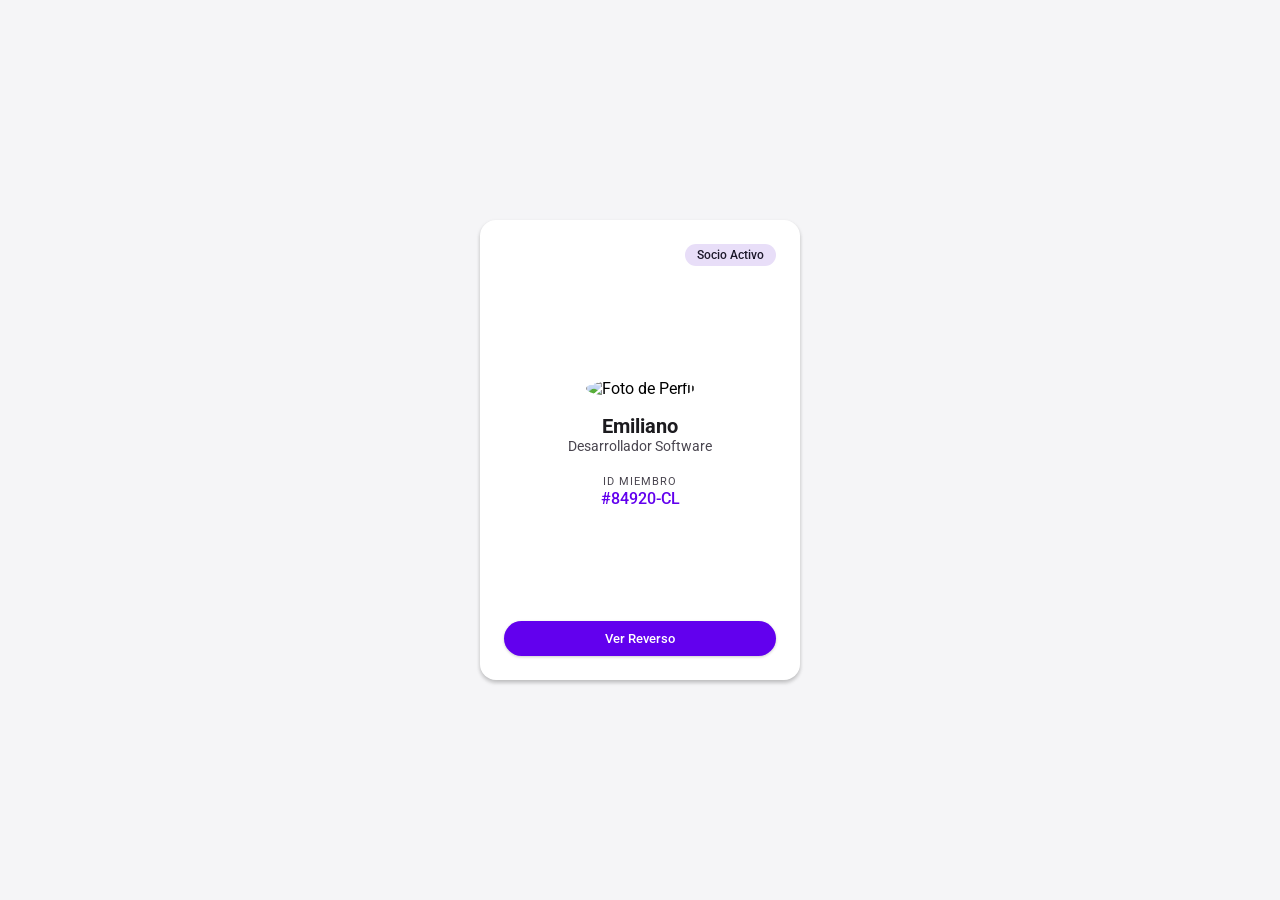
==== index.html @ cf73e82b "primeros trabajos" ====
<!DOCTYPE html>
<html lang="es">
<head>
    <meta charset="UTF-8">
    <meta name="viewport" content="width=device-width, initial-scale=1.0">
    <title>Tarjeta de Identificación Personal</title>
    <link rel="preconnect" href="https://fonts.googleapis.com">
    <link rel="preconnect" href="https://fonts.gstatic.com" crossorigin>
    <link href="https://fonts.googleapis.com/css2?family=Roboto:wght@400;500;700&display=swap" rel="stylesheet">
    <link rel="stylesheet" href="style.css">
</head>
<body>

    <main class="container">
        <div class="card-container" id="cardContainer">
            <div class="card card-front">
                <div class="card-header">
                    <span class="badge">Socio Activo</span>
                </div>
                <div class="card-body">
                    <div class="avatar-wrapper">
                        <img src="https://via.placeholder.com/90" alt="Foto de Perfil" id="userAvatar">
                    </div>
                    <h2 class="user-name" id="userName">Emiliano</h2>
                    <p class="user-role" id="userRole">Desarrollador Software</p>
                    <div class="card-info">
                        <small>ID MIEMBRO</small>
                        <p id="userId">#84920-CL</p>
                    </div>
                </div>
                <div class="card-footer">
                    <button class="btn-md ripple" id="btnFlip">Ver Reverso</button>
                </div>
            </div>

            <div class="card card-back">
                <div class="card-header">
                    <h3>Verificación</h3>
                </div>
                <div class="card-body qr-section">
                    <img src="https://api.qrserver.com/v1/create-qr-code/?size=120x120&data=84920-CL" alt="Código QR">
                    <p class="qr-desc">Escanear para validar credencial</p>
                </div>
                <div class="card-footer">
                    <button class="btn-md ripple" id="btnFlipBack">Volver al Frente</button>
                </div>
            </div>
        </div>
    </main>

    <script src="script.js"></script>
</body>
</html>
---- style.css ----
/* VARIABLES Y TEMA MATERIAL DESIGN */
:root {
    --md-sys-color-primary: #6200ee;
    --md-sys-color-surface: #ffffff;
    --md-sys-color-background: #f5f5f7;
    --md-sys-color-text: #1c1b1f;
    --md-sys-color-subtext: #49454f;
    --md-elevation-1: 0px 2px 4px rgba(0, 0, 0, 0.14), 0px 3px 4px rgba(0, 0, 0, 0.12);
    --md-elevation-3: 0px 5px 5px -3px rgba(0,0,0,0.2), 0px 8px 10px 1px rgba(0,0,0,0.14), 0px 3px 14px 2px rgba(0,0,0,0.12);
    --radius-large: 16px;
    --transition-speed: 0.6s;
}

* {
    box-sizing: border-box;
    margin: 0;
    padding: 0;
    font-family: 'Roboto', sans-serif;
}

body {
    background-color: var(--md-sys-color-background);
    display: flex;
    justify-content: center;
    align-items: center;
    min-height: 100vh;
}

/* ESTRUCTURA Y PERSPECTIVA 3D */
.container {
    perspective: 1000px;
}

.card-container {
    width: 320px;
    height: 460px;
    position: relative;
    transform-style: preserve-3d;
    transition: transform var(--transition-speed) cubic-bezier(0.4, 0, 0.2, 1);
}

.card-container.flipped {
    transform: rotateY(180deg);
}

/* ESTILO BASE DE LAS CARAS */
.card {
    position: absolute;
    width: 100%;
    height: 100%;
    background-color: var(--md-sys-color-surface);
    border-radius: var(--radius-large);
    box-shadow: var(--md-elevation-1);
    backface-visibility: hidden;
    display: flex;
    flex-direction: column;
    justify-content: space-between;
    padding: 24px;
    transition: box-shadow 0.3s ease;
}

.card:hover {
    box-shadow: var(--md-elevation-3);
}

/* CARA FRONTAL Y TRASERA */
.card-front {
    z-index: 2;
}

.card-back {
    transform: rotateY(180deg);
    text-align: center;
}

/* ELEMENTOS MATERIAL */
.card-header {
    display: flex;
    justify-content: flex-end;
}

.badge {
    background-color: #e8def8;
    color: #1d192b;
    font-size: 0.75rem;
    font-weight: 500;
    padding: 4px 12px;
    border-radius: 100px;
}

.card-body {
    display: flex;
    flex-direction: column;
    align-items: center;
    text-align: center;
}

.avatar-wrapper img {
    width: 90px;
    height: 90px;
    border-radius: 50%;
    object-fit: cover;
    margin-bottom: 16px;
}

.user-name {
    font-size: 1.25rem;
    color: var(--md-sys-color-text);
    font-weight: 700;
}

.user-role {
    font-size: 0.875rem;
    color: var(--md-sys-color-subtext);
    margin-bottom: 16px;
}

.card-info small {
    font-size: 0.7rem;
    color: var(--md-sys-color-subtext);
    letter-spacing: 1px;
}

.card-info p {
    font-weight: 500;
    color: var(--md-sys-color-primary);
}

.qr-section {
    justify-content: center;
    gap: 12px;
}

.qr-desc {
    font-size: 0.8rem;
    color: var(--md-sys-color-subtext);
}

/* BOTONES MATERIAL DESIGN */
.btn-md {
    width: 100%;
    background-color: var(--md-sys-color-primary);
    color: #ffffff;
    border: none;
    padding: 10px 16px;
    border-radius: 100px;
    font-weight: 500;
    cursor: pointer;
    box-shadow: 0px 1px 3px rgba(0,0,0,0.2);
    transition: background-color 0.2s ease;
}

.btn-md:hover {
    background-color: #3700b3;
}
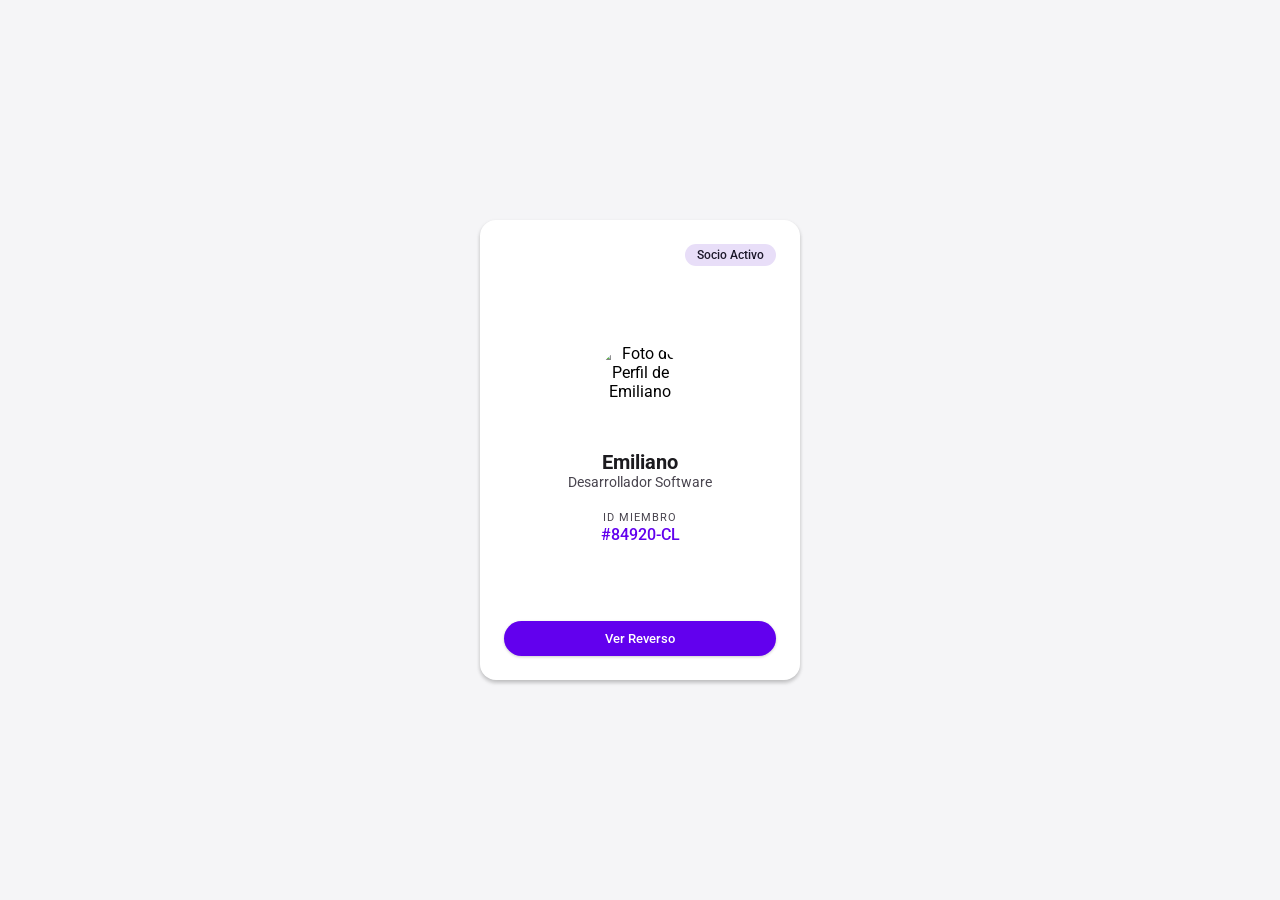
==== commit 8f012f6f: "cambios pfp" ====
--- a/index.html
+++ b/index.html
@@ -19,7 +19,8 @@
                 </div>
                 <div class="card-body">
                     <div class="avatar-wrapper">
-                        <img src="https://via.placeholder.com/90" alt="Foto de Perfil" id="userAvatar">
+                        <!-- Cambia "perfil.jpg" por el nombre de tu archivo de imagen local -->
+                        <img src="perfil.jpg" alt="Foto de Perfil de Emiliano" id="userAvatar">
                     </div>
                     <h2 class="user-name" id="userName">Emiliano</h2>
                     <p class="user-role" id="userRole">Desarrollador Software</p>
--- a/style.css
+++ b/style.css
@@ -95,12 +95,22 @@
     text-align: center;
 }
 
-.avatar-wrapper img {
+/* CONTENEDOR DE LA FOTO Y CORRECCIÓN DE DIMENSIONES */
+.avatar-wrapper {
     width: 90px;
     height: 90px;
     border-radius: 50%;
+    overflow: hidden;
+    margin-bottom: 16px;
+    display: flex;
+    justify-content: center;
+    align-items: center;
+}
+
+.avatar-wrapper img {
+    width: 100%;
+    height: 100%;
     object-fit: cover;
-    margin-bottom: 16px;
 }
 
 .user-name {
